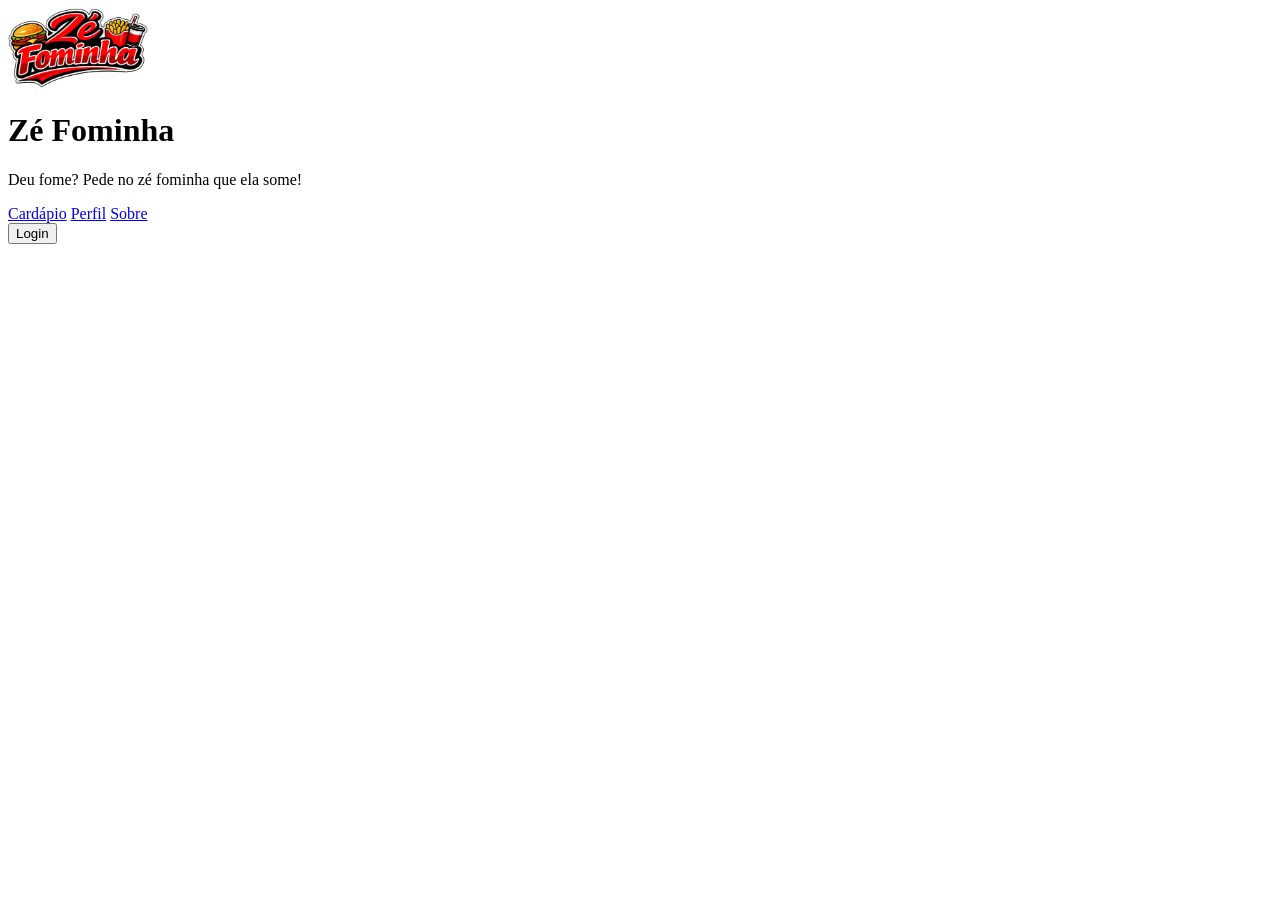
==== index.html @ bf5e273b "Add files via upload" ====
<!DOCTYPE html>
<html lang="pt-BR">
<head>
    <meta charset="UTF-8">
    <meta name="viewport" content="width=device-width, initial-scale=1.0">
    <title>Zé Fominha</title>
    <link rel="stylesheet" href="style.css">
</head>
<body>
    <header class="header">

        <div class="header-container">

            <a href="index.html">

                <img src="./assets/zefominha.png" alt="Imagem do Zé Fominha" width="140px">

            </a>

            <h1>Zé Fominha</h1>
            <p>Deu fome? Pede no zé fominha que ela some!</p>

            <nav class="nav-base">

                <a href="./cardapio.html" class="nav-link" active>Cardápio</a>
                <a href="./perfil.html" class="nav-link">Perfil</a>
                <a href="./sobre.html" class="nav-link">Sobre</a>

            </nav>
            
            <button onclick="window.location.href='login.html'">Login</button>


        </div>

    </header>
</body>
</html>
---- style.css ----
.nav-link.active {
    color: #ff0000;
    font-weight: bold;
    background-color: #b8b779;
}
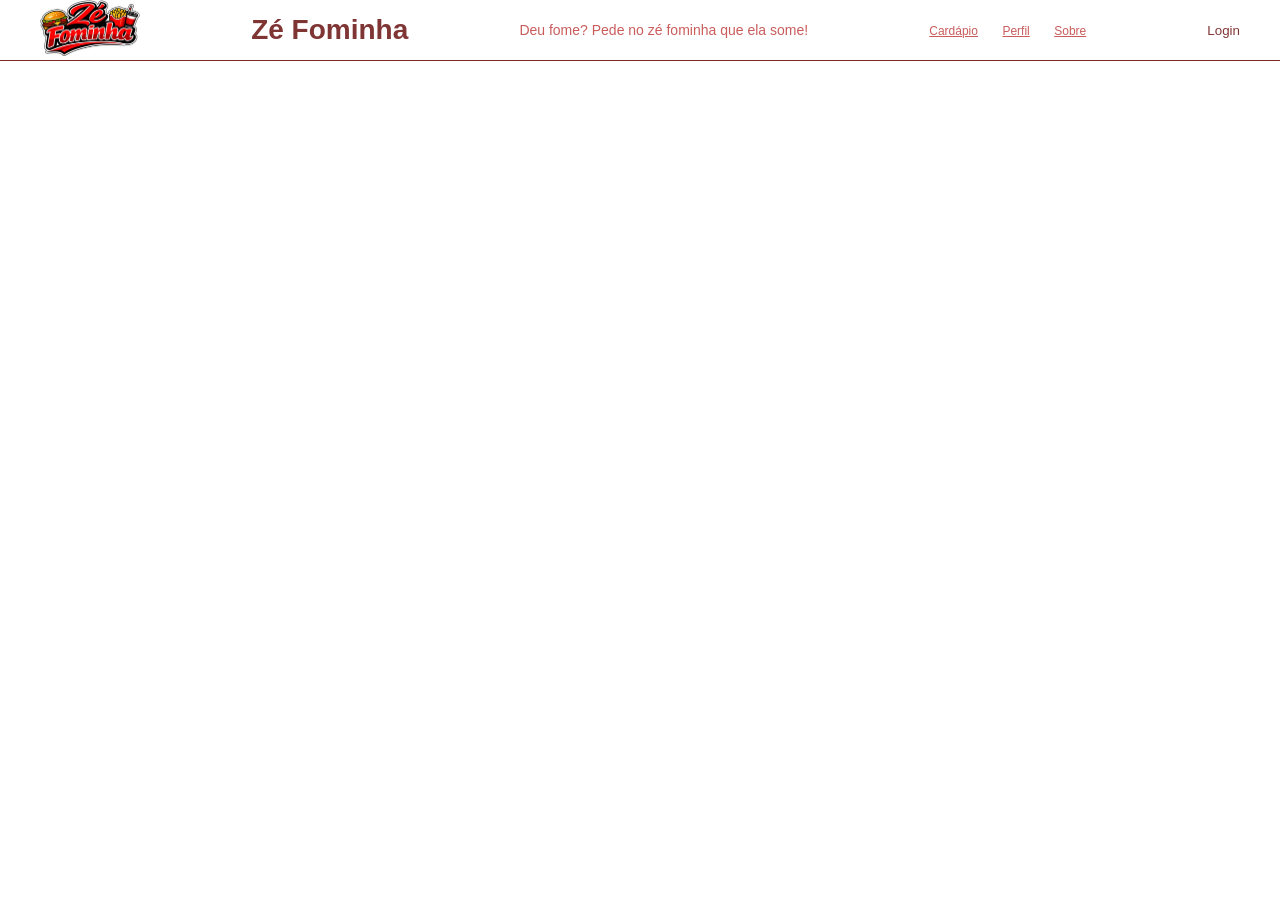
==== commit 827c2e1e: "Alterei o css do projeto" ====
--- a/index.html
+++ b/index.html
@@ -11,14 +11,14 @@
 
         <div class="header-container">
 
-            <a href="index.html">
+            <a href="index.html" class="logo">
 
                 <img src="./assets/zefominha.png" alt="Imagem do Zé Fominha" width="140px">
 
             </a>
 
-            <h1>Zé Fominha</h1>
-            <p>Deu fome? Pede no zé fominha que ela some!</p>
+            <h1 class="logo-title">Zé Fominha</h1>
+            <p class="logo-subtitle">Deu fome? Pede no zé fominha que ela some!</p>
 
             <nav class="nav-base">
 
@@ -28,7 +28,7 @@
 
             </nav>
             
-            <button onclick="window.location.href='login.html'">Login</button>
+            <button onclick="window.location.href='login.html'" class="button">Login</button>
 
 
         </div>
--- a/style.css
+++ b/style.css
@@ -1,5 +1,81 @@
-.nav-link.active {
-    color: #ff0000;
-    font-weight: bold;
-    background-color: #b8b779;
+:root {
+    --color-primary: #e2dec5;
+    --color-primary-dark: #42413b;
+    --color-text: rgb(128, 53, 53);
+    --color-text-light: #ca5c5c;
+    --color-border: rgb(128, 40, 40);
+    --font-main: 'Inter', sans-serif;
+
+}
+
+* {
+    margin: 0%;
+    padding: 0%;
+    box-sizing: border-box;
+}
+
+body {
+    font-family: var(--font-main);
+}
+
+.header {
+    width: 100%;
+    background-color: var(--color-bg);
+    border-bottom: 1px solid var(--color-border); /* Borda inferior */
+    position: sticky; /* header "gruda" no topo ao rola a página */
+    top: 0;
+    z-index: 100; /*garante que fique acima dos outros elementos */
+    
+
+}
+
+.header-container {
+    max-width: 1200px; /* Largura máxima do conteúdo */
+    margin: 0 auto; /* Centraliza na página */
+    display: flex; /* Organiza os elementos lado a lado */
+    align-items: center; /*Centraliza verticalmente*/
+    justify-content: space-between; /* Logo, menu e botões ficam nas pontas */
+    gap: 20px; /*Espçamento entre as coisas */
+}
+
+/* LOGO */
+
+.logo img {
+    width: 100px;
+    object-fit: contain; /*Mantém a proporção da imagem */ 
+}
+
+.button {
+    display: flex;
+    flex-direction: column; /* Título em cima, subtítulo embaixo*/
+    color: var(--color-text);
+    background-color: var(--color-);
+    border: var(--color-border);
+}
+
+.logo-title {
+    font-size: 28px;
+    font-weight: 700; /*Negrito*/
+    color: var(--color-text);
+}
+
+.logo-subtitle {
+    font-size: 14px;
+    font-weight: 400;
+    color: var(--color-text-light);
+}
+
+.nav-link {
+    padding: 10px;
+    font-size: 12px;
+    font-weight: 400;
+    color: var(--color-text-light);
+
+}
+
+.input-field {
+    font-size: 12px;
+    font-family: var(--font-main);
+    border-radius: 3px;
+    border-color: var(--color-primary-dark);
 }
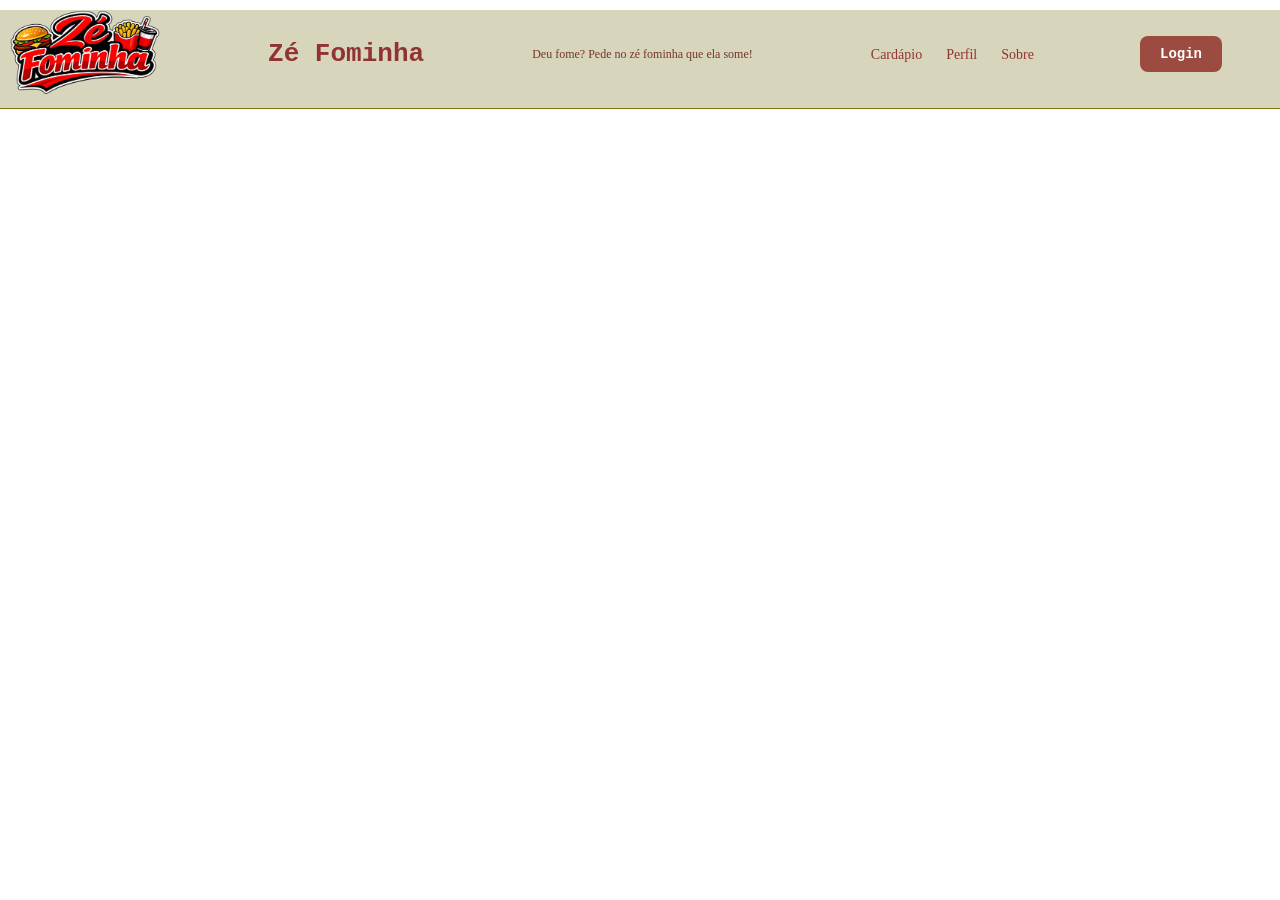
==== commit 9f7a1ece: "Terminei o css do cabeçalho" ====
--- a/index.html
+++ b/index.html
@@ -13,7 +13,7 @@
 
             <a href="index.html" class="logo">
 
-                <img src="./assets/zefominha.png" alt="Imagem do Zé Fominha" width="140px">
+                <img src="./assets/zefominha.png" alt="Imagem do Zé Fominha" class="logo-img">
 
             </a>
 
--- a/style.css
+++ b/style.css
@@ -1,21 +1,26 @@
+/* Variáveis Globais  (cores e fontes reutilizadas no CSS) */
+
 :root {
-    --color-primary: #e2dec5;
-    --color-primary-dark: #42413b;
-    --color-text: rgb(128, 53, 53);
-    --color-text-light: #ca5c5c;
-    --color-border: rgb(128, 40, 40);
-    --font-main: 'Inter', sans-serif;
-
+    --color-primary: #9b4b40; /* Cor principal */
+    --color-primary-dark: #72362e; /* versão escura da página */
+    --color-text: #923333; /* Cor do texto principal */
+    --color-text-light: #ff0000; /* cor do texto secundária */
+    --color-border: #86740e; /* Cor principal da borda */
+    --color-bg: #d8d5bd; /* Cor principal do fundo */
+    --font-main: 'Lucida Console', "Courier New", monospace; /* Fonte de texto principal */
 }
 
+/* Reset básico: remove espaçamentos padrão do navegador */
+
 * {
-    margin: 0%;
-    padding: 0%;
-    box-sizing: border-box;
+    margin: 0; /* Espaçamento externo */
+    padding: 0; /* Espaçamento interno */
+    box-sizing: border-box; /* padding e border não aumentam o tamanho do elemento */
 }
 
 body {
-    font-family: var(--font-main);
+    font-family: var[--font-main]; /* Tipo da fonte */
+
 }
 
 .header {
@@ -31,7 +36,7 @@
 
 .header-container {
     max-width: 1200px; /* Largura máxima do conteúdo */
-    margin: 0 auto; /* Centraliza na página */
+    margin: 10px; /* Centraliza na página */
     display: flex; /* Organiza os elementos lado a lado */
     align-items: center; /*Centraliza verticalmente*/
     justify-content: space-between; /* Logo, menu e botões ficam nas pontas */
@@ -40,42 +45,101 @@
 
 /* LOGO */
 
-.logo img {
-    width: 100px;
+.logo-img {
+    width: 150px;
     object-fit: contain; /*Mantém a proporção da imagem */ 
 }
 
-.button {
+.logo-text {
     display: flex;
     flex-direction: column; /* Título em cima, subtítulo embaixo*/
-    color: var(--color-text);
-    background-color: var(--color-);
-    border: var(--color-border);
 }
 
 .logo-title {
-    font-size: 28px;
+    font-size: 26px;
     font-weight: 700; /*Negrito*/
     color: var(--color-text);
+    font-family: var(--font-main);
 }
 
 .logo-subtitle {
+    font-size: 12px;
+    font-weight: 400;
+    color: var(--color-primary-dark);
+}
+
+.main-nav {
+    display: flex;
+    align-items: center; /* Centraliza os itens verticalmente */
+    gap: 36px; /* Espaço entre os itens */
+}
+
+.nav-link {
+    text-decoration: none; /* Remove a decoração padrão que vem no texto */
     font-size: 14px;
-    font-weight: 400;
+    font-weight: 500;
+    color: var(--color-text);
+    transition: color 0.2s ease; /* Muda a cor suavemente */
+    margin: 10px;
+}
+
+.nav-link:hover {
     color: var(--color-text-light);
 }
 
-.nav-link {
-    padding: 10px;
-    font-size: 12px;
-    font-weight: 400;
-    color: var(--color-text-light);
+.nav-link.active {
+    color: var(--color-primary); /* Destaca o link da página atual */
+    font-weight: 600;
+}
+
+.header-actions {
+    display: flex;
+    align-items: center;
+    gap: 16px;
 
 }
 
+.button {
+    position: relative; /* Serve para posicionar o icone da lupa */
+    display: flex;
+    align-items: center;
+    
+}
+
 .input-field {
-    font-size: 12px;
     font-family: var(--font-main);
-    border-radius: 3px;
-    border-color: var(--color-primary-dark);
+    width: 220px;
+    padding: 10px 40px 10px 16px; /* Espaço extra a direita para caber o icone de pesquisa */
+    border: 1px solid var(--color-border);
+    border-radius: 8px;
+    font-size: 14px;
+    outline: none;  /* Remove a borda azul padrão do navegador */
+
+}
+
+.input-field input:focus {
+    border-color: rgb(80, 104, 170);
+}
+
+.input-field input::placeholder {
+    color: var(--color-text-light);
+}
+
+.button {
+    font-family: var(--font-main);
+    background-color: var(--color-primary);
+    color: #fff;
+    border: none;
+    padding: 10px 20px;
+    border-radius: 8px;
+    font-size: 14px;
+    font-weight: 600;
+    cursor: pointer; /* Mostra que é clicável*/
+    white-space: nowrap; /* Impede o texto do botão de quebrar linha */
+    margin: -12px;
+
+}
+
+.button:hover {
+    background-color: var(--color-primary-dark);
 }
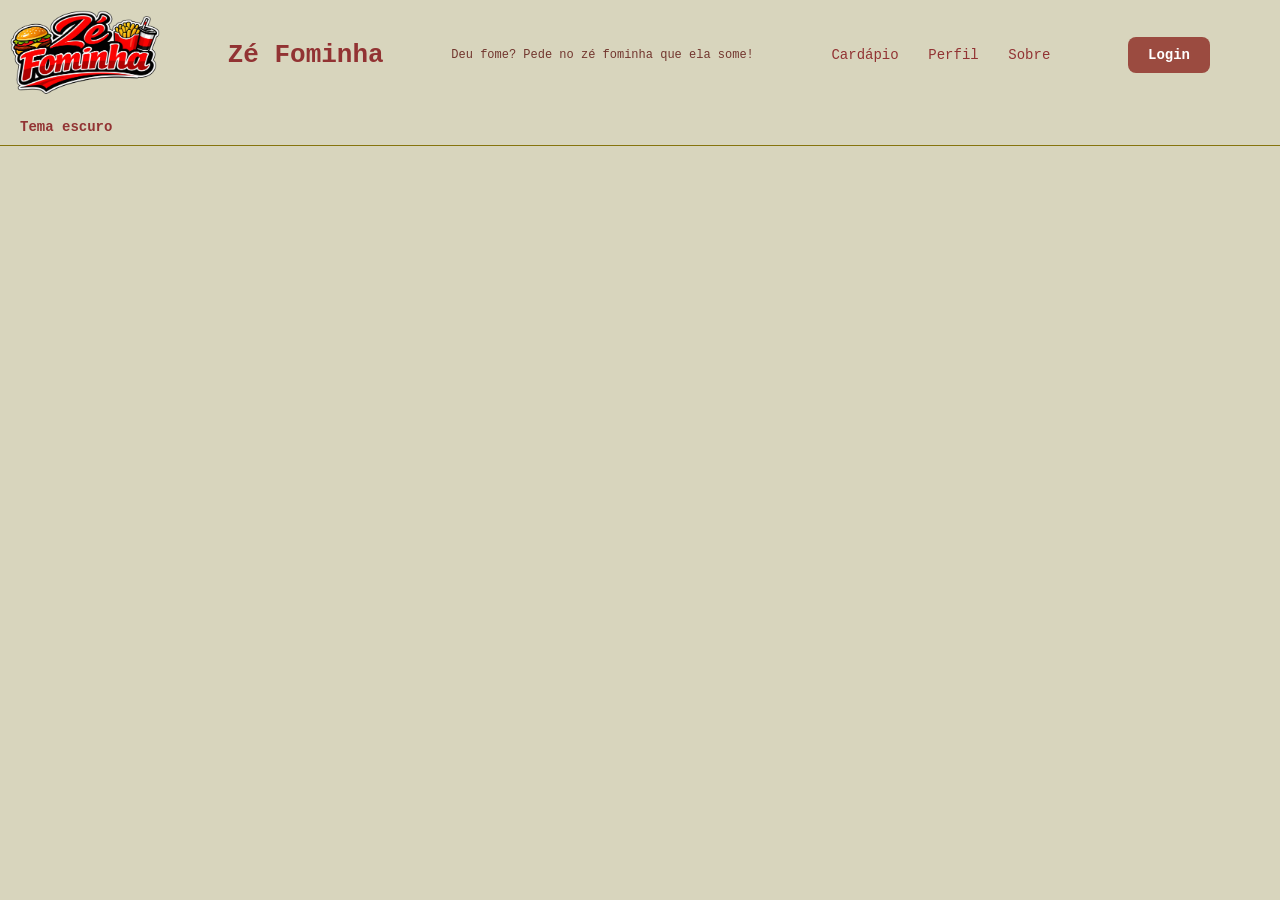
==== commit 505c8ed0: "Coloquei o JS e melhorei-o com CSS" ====
--- a/index.html
+++ b/index.html
@@ -30,9 +30,23 @@
             
             <button onclick="window.location.href='login.html'" class="button">Login</button>
 
-
+            <button class="hamburguer" id="btn-menu">☰ Menu</button>
         </div>
 
+        
+        <div class="header-actions">
+
+            <!-- Seus outros botões e campo de pesquisa -->
+
+            <button id="btn-tema" class="button" type="button">
+                 Tema escuro
+            </button>
+            
+        </div>
+
+
     </header>
+
+    <script src="js/script.js"></script>
 </body>
 </html>
--- a/style.css
+++ b/style.css
@@ -1,63 +1,82 @@
-/* Variáveis Globais  (cores e fontes reutilizadas no CSS) */
+
+/* Variáveis Globais (cores e fontes reutilizadas no CSS) */
 
 :root {
-    --color-primary: #9b4b40; /* Cor principal */
-    --color-primary-dark: #72362e; /* versão escura da página */
-    --color-text: #923333; /* Cor do texto principal */
-    --color-text-light: #ff0000; /* cor do texto secundária */
-    --color-border: #86740e; /* Cor principal da borda */
-    --color-bg: #d8d5bd; /* Cor principal do fundo */
-    --font-main: 'Lucida Console', "Courier New", monospace; /* Fonte de texto principal */
-}
-
-/* Reset básico: remove espaçamentos padrão do navegador */
+    --color-primary: #9b4b40;
+    --color-primary-dark: #72362e;
+    --color-text: #923333;
+    --color-text-light: #ff0000;
+    --color-border: #86740e;
+    --color-bg: #d8d5bd;
+    --font-main: 'Lucida Console', "Courier New", monospace;
+}
+
+/* Reset básico */
 
 * {
-    margin: 0; /* Espaçamento externo */
-    padding: 0; /* Espaçamento interno */
-    box-sizing: border-box; /* padding e border não aumentam o tamanho do elemento */
-}
+    margin: 0;
+    padding: 0;
+    box-sizing: border-box;
+}
+
+/* Corpo da página */
 
 body {
-    font-family: var[--font-main]; /* Tipo da fonte */
-
-}
+    font-family: var(--font-main);
+    background-color: var(--color-bg);
+    color: var(--color-text);
+    transition: background-color 0.3s ease, color 0.3s ease;
+}
+
+/* TEMA ESCURO */
+
+body.escuro {
+    --color-primary: #72362e;
+    --color-primary-dark: #4a241f;
+    --color-text: #f2e8df;
+    --color-text-light: #ff9999;
+    --color-border: #665c35;
+    --color-bg: #222222;
+
+    background-color: var(--color-bg);
+    color: var(--color-text);
+}
+
+/* Cabeçalho */
 
 .header {
     width: 100%;
     background-color: var(--color-bg);
-    border-bottom: 1px solid var(--color-border); /* Borda inferior */
-    position: sticky; /* header "gruda" no topo ao rola a página */
+    border-bottom: 1px solid var(--color-border);
+    position: sticky;
     top: 0;
-    z-index: 100; /*garante que fique acima dos outros elementos */
-    
-
+    z-index: 100;
 }
 
 .header-container {
-    max-width: 1200px; /* Largura máxima do conteúdo */
-    margin: 10px; /* Centraliza na página */
-    display: flex; /* Organiza os elementos lado a lado */
-    align-items: center; /*Centraliza verticalmente*/
-    justify-content: space-between; /* Logo, menu e botões ficam nas pontas */
-    gap: 20px; /*Espçamento entre as coisas */
+    max-width: 1200px;
+    margin: 10px;
+    display: flex;
+    align-items: center;
+    justify-content: space-between;
+    gap: 20px;
 }
 
 /* LOGO */
 
 .logo-img {
     width: 150px;
-    object-fit: contain; /*Mantém a proporção da imagem */ 
+    object-fit: contain;
 }
 
 .logo-text {
     display: flex;
-    flex-direction: column; /* Título em cima, subtítulo embaixo*/
+    flex-direction: column;
 }
 
 .logo-title {
     font-size: 26px;
-    font-weight: 700; /*Negrito*/
+    font-weight: 700;
     color: var(--color-text);
     font-family: var(--font-main);
 }
@@ -68,18 +87,20 @@
     color: var(--color-primary-dark);
 }
 
+/* NAVEGAÇÃO */
+
 .main-nav {
     display: flex;
-    align-items: center; /* Centraliza os itens verticalmente */
-    gap: 36px; /* Espaço entre os itens */
+    align-items: center;
+    gap: 36px;
 }
 
 .nav-link {
-    text-decoration: none; /* Remove a decoração padrão que vem no texto */
+    text-decoration: none;
     font-size: 14px;
     font-weight: 500;
     color: var(--color-text);
-    transition: color 0.2s ease; /* Muda a cor suavemente */
+    transition: color 0.2s ease;
     margin: 10px;
 }
 
@@ -88,42 +109,47 @@
 }
 
 .nav-link.active {
-    color: var(--color-primary); /* Destaca o link da página atual */
+    color: var(--color-primary);
     font-weight: 600;
 }
 
+/* AÇÕES DO CABEÇALHO */
+
 .header-actions {
     display: flex;
     align-items: center;
     gap: 16px;
-
-}
+}
+
+/* Campo de pesquisa */
 
 .button {
-    position: relative; /* Serve para posicionar o icone da lupa */
-    display: flex;
-    align-items: center;
-    
+    position: relative;
+    display: flex;
+    align-items: center;
 }
 
 .input-field {
     font-family: var(--font-main);
     width: 220px;
-    padding: 10px 40px 10px 16px; /* Espaço extra a direita para caber o icone de pesquisa */
+    padding: 10px 40px 10px 16px;
     border: 1px solid var(--color-border);
     border-radius: 8px;
     font-size: 14px;
-    outline: none;  /* Remove a borda azul padrão do navegador */
-
-}
-
-.input-field input:focus {
+    outline: none;
+    background-color: var(--color-bg);
+    color: var(--color-text);
+}
+
+.input-field:focus {
     border-color: rgb(80, 104, 170);
 }
 
-.input-field input::placeholder {
+.input-field::placeholder {
     color: var(--color-text-light);
 }
+
+/* Botões */
 
 .button {
     font-family: var(--font-main);
@@ -134,12 +160,87 @@
     border-radius: 8px;
     font-size: 14px;
     font-weight: 600;
-    cursor: pointer; /* Mostra que é clicável*/
-    white-space: nowrap; /* Impede o texto do botão de quebrar linha */
-    margin: -12px;
-
+    cursor: pointer;
+    white-space: nowrap;
+    margin: 0;
+    transition: background-color 0.3s ease;
 }
 
 .button:hover {
     background-color: var(--color-primary-dark);
-}+}
+
+/* Botão do tema */
+
+#btn-tema {
+    display: flex;
+    align-items: center;
+    justify-content: center;
+    color: var(--color-text);
+    border: none;
+    background: none;
+}
+
+/* Menu hamburguer */
+
+.hamburguer {
+    display: none;
+    font-size: 24px;
+    background: none;
+    border: none;
+    cursor: pointer;
+    color: var(--color-text);
+}
+
+/* RESPONSIVIDADE */
+
+@media (max-width: 768px) {
+
+    .nav-base {
+        display: none;
+    }
+
+    .logo-title {
+        display: none;
+    }
+
+    .logo-subtitle {
+        display: none;
+    }
+
+    .nav-base.ativo {
+        display: flex;
+        flex-direction: column;
+        align-items: flex-start;
+        position: absolute;
+        top: 100%;
+        left: 0;
+        right: 0;
+        background-color: var(--color-bg);
+        border-bottom: 1px solid var(--color-border);
+        padding: 16px 24px;
+        gap: 16px;
+    }
+
+    .btn-primary {
+        display: none;
+    }
+
+    .hamburguer {
+        display: flex;
+    }
+
+    .button {
+        display: none;
+    }
+
+    /* Mantém o botão do tema visível no celular */
+    #btn-tema {
+        display: flex;
+        font-size: 12px;
+        padding: 8px 10px;
+        border: none;
+        background: none;
+        color: var(--color-text-light);
+    }
+}
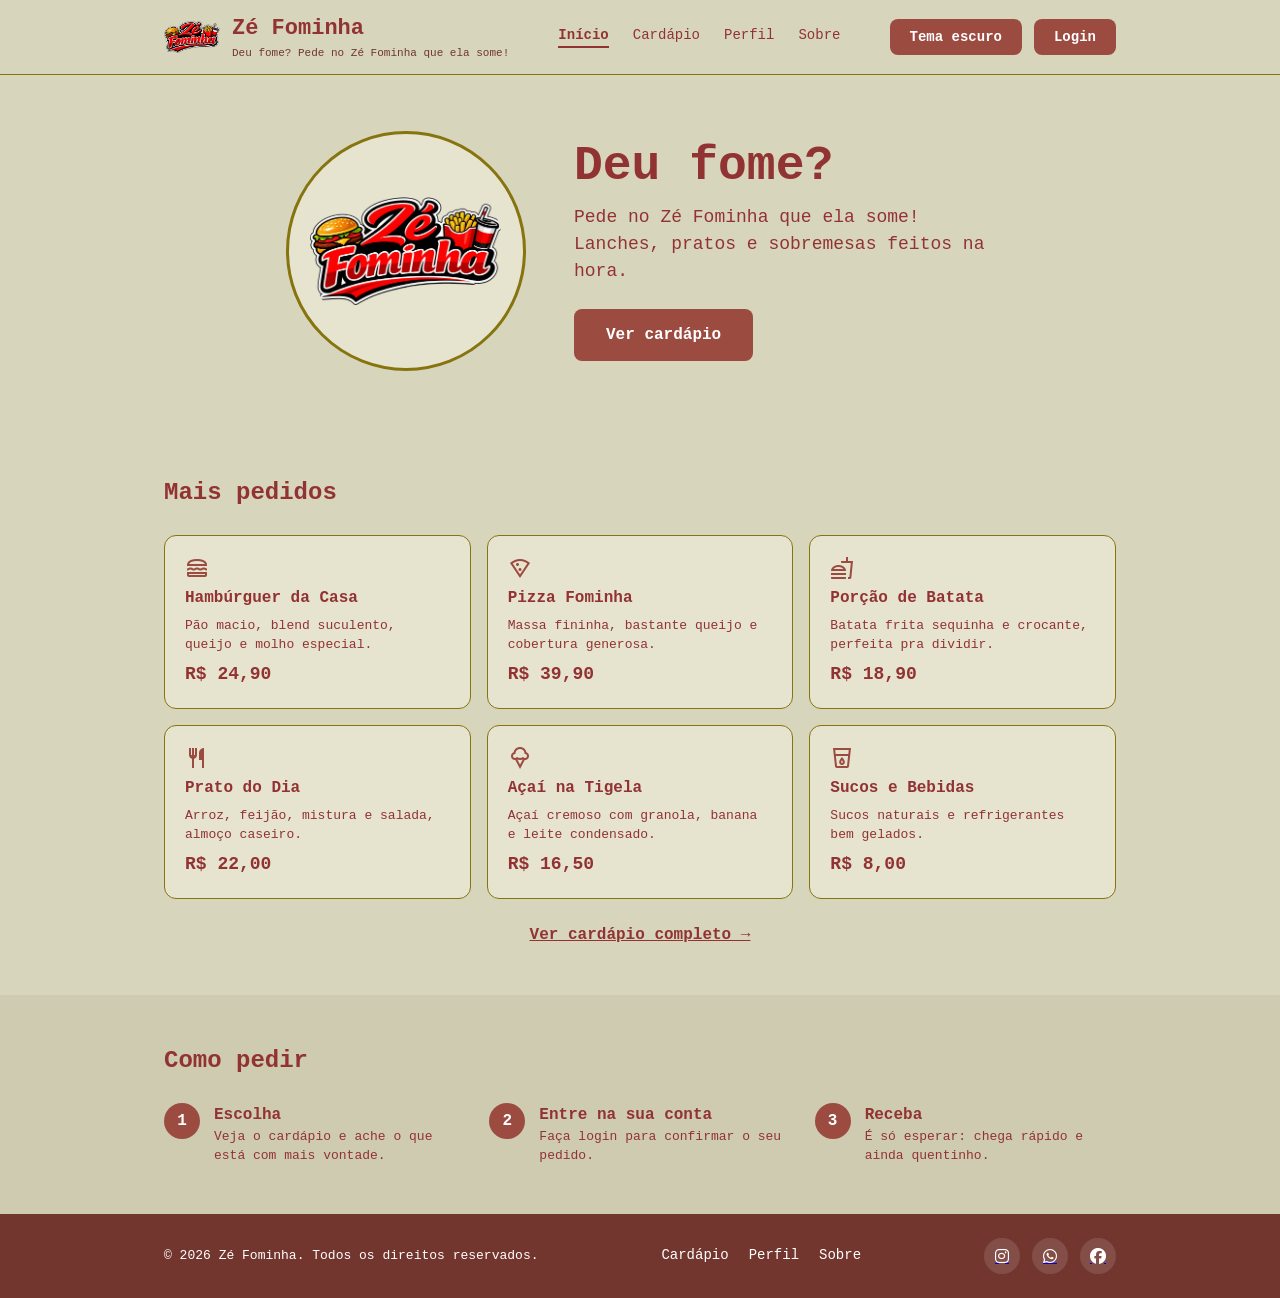
==== commit 03d0a0c1: "Modifiquei e melhorei o projeto!" ====
--- a/index.html
+++ b/index.html
@@ -4,49 +4,186 @@
     <meta charset="UTF-8">
     <meta name="viewport" content="width=device-width, initial-scale=1.0">
     <title>Zé Fominha</title>
+
     <link rel="stylesheet" href="style.css">
+
+    <!-- Ícones -->
+    <link href="https://fonts.googleapis.com/css2?family=Material+Symbols+Outlined:opsz,wght,FILL,GRAD@20..48,100..700,0..1,-50..200&display=block" rel="stylesheet">
+    <link rel="stylesheet" href="https://cdnjs.cloudflare.com/ajax/libs/font-awesome/6.5.1/css/all.min.css">
 </head>
 <body>
+
+    <!-- ---------------- HEADER ---------------- -->
     <header class="header">
-
         <div class="header-container">
 
             <a href="index.html" class="logo">
-
-                <img src="./assets/zefominha.png" alt="Imagem do Zé Fominha" class="logo-img">
-
+                <img src="./assets/zefominha.png" alt="Logo do Zé Fominha" class="logo-img">
+                <span class="logo-text">
+                    <span class="logo-title">Zé Fominha</span>
+                    <span class="logo-subtitle">Deu fome? Pede no Zé Fominha que ela some!</span>
+                </span>
             </a>
 
-            <h1 class="logo-title">Zé Fominha</h1>
-            <p class="logo-subtitle">Deu fome? Pede no zé fominha que ela some!</p>
-
             <nav class="nav-base">
-
-                <a href="./cardapio.html" class="nav-link" active>Cardápio</a>
+                <a href="./index.html" class="nav-link active">Início</a>
+                <a href="./cardapio.html" class="nav-link">Cardápio</a>
                 <a href="./perfil.html" class="nav-link">Perfil</a>
                 <a href="./sobre.html" class="nav-link">Sobre</a>
+                <!-- Aparece só no celular -->
+                <a href="./login.html" class="nav-link nav-login">Login</a>
+            </nav>
 
-            </nav>
-            
-            <button onclick="window.location.href='login.html'" class="button">Login</button>
+            <div class="header-actions">
+                <button id="btn-tema" class="button" type="button">Tema escuro</button>
+                <button onclick="window.location.href='login.html'" class="button" type="button">Login</button>
+                <button class="hamburguer" id="btn-menu" type="button" aria-label="Abrir menu">☰</button>
+            </div>
 
-            <button class="hamburguer" id="btn-menu">☰ Menu</button>
         </div>
-
-        
-        <div class="header-actions">
-
-            <!-- Seus outros botões e campo de pesquisa -->
-
-            <button id="btn-tema" class="button" type="button">
-                 Tema escuro
-            </button>
-            
-        </div>
+    </header>
 
 
-    </header>
+    <main>
 
+        <!-- ---------------- HERO ---------------- -->
+        <section class="hero">
+            <div class="container hero-container">
+
+                <img src="./assets/zefominha.png" alt="Mascote do Zé Fominha" class="hero-img">
+
+                <div class="hero-content">
+                    <h1 class="hero-title">Deu fome?</h1>
+                    <p class="hero-text">Pede no Zé Fominha que ela some! Lanches, pratos e sobremesas feitos na hora.</p>
+                    <a href="./cardapio.html" class="btn-main">Ver cardápio</a>
+                </div>
+
+            </div>
+        </section>
+
+
+        <!-- ---------------- PRATOS ---------------- -->
+        <section class="section">
+            <div class="container">
+                <h2 class="section-title">Mais pedidos</h2>
+
+                <!-- Os preços são exemplos: troque pelos valores reais -->
+                <div class="menu-grid">
+
+                    <article class="menu-card">
+                        <span class="material-symbols-outlined menu-icon" aria-hidden="true">lunch_dining</span>
+                        <h3>Hambúrguer da Casa</h3>
+                        <p>Pão macio, blend suculento, queijo e molho especial.</p>
+                        <strong class="price">R$ 24,90</strong>
+                    </article>
+
+                    <article class="menu-card">
+                        <span class="material-symbols-outlined menu-icon" aria-hidden="true">local_pizza</span>
+                        <h3>Pizza Fominha</h3>
+                        <p>Massa fininha, bastante queijo e cobertura generosa.</p>
+                        <strong class="price">R$ 39,90</strong>
+                    </article>
+
+                    <article class="menu-card">
+                        <span class="material-symbols-outlined menu-icon" aria-hidden="true">fastfood</span>
+                        <h3>Porção de Batata</h3>
+                        <p>Batata frita sequinha e crocante, perfeita pra dividir.</p>
+                        <strong class="price">R$ 18,90</strong>
+                    </article>
+
+                    <article class="menu-card">
+                        <span class="material-symbols-outlined menu-icon" aria-hidden="true">restaurant</span>
+                        <h3>Prato do Dia</h3>
+                        <p>Arroz, feijão, mistura e salada, almoço caseiro.</p>
+                        <strong class="price">R$ 22,00</strong>
+                    </article>
+
+                    <article class="menu-card">
+                        <span class="material-symbols-outlined menu-icon" aria-hidden="true">icecream</span>
+                        <h3>Açaí na Tigela</h3>
+                        <p>Açaí cremoso com granola, banana e leite condensado.</p>
+                        <strong class="price">R$ 16,50</strong>
+                    </article>
+
+                    <article class="menu-card">
+                        <span class="material-symbols-outlined menu-icon" aria-hidden="true">local_drink</span>
+                        <h3>Sucos e Bebidas</h3>
+                        <p>Sucos naturais e refrigerantes bem gelados.</p>
+                        <strong class="price">R$ 8,00</strong>
+                    </article>
+
+                </div>
+
+                <p class="see-all"><a href="./cardapio.html">Ver cardápio completo →</a></p>
+            </div>
+        </section>
+
+
+        <!-- ---------------- COMO PEDIR ---------------- -->
+        <section class="section section-soft">
+            <div class="container">
+                <h2 class="section-title">Como pedir</h2>
+
+                <ol class="steps">
+                    <li>
+                        <span class="step-number">1</span>
+                        <div>
+                            <h3>Escolha</h3>
+                            <p>Veja o cardápio e ache o que está com mais vontade.</p>
+                        </div>
+                    </li>
+                    <li>
+                        <span class="step-number">2</span>
+                        <div>
+                            <h3>Entre na sua conta</h3>
+                            <p>Faça login para confirmar o seu pedido.</p>
+                        </div>
+                    </li>
+                    <li>
+                        <span class="step-number">3</span>
+                        <div>
+                            <h3>Receba</h3>
+                            <p>É só esperar: chega rápido e ainda quentinho.</p>
+                        </div>
+                    </li>
+                </ol>
+            </div>
+        </section>
+    </main>
+
+
+    <!-- ---------------- FOOTER ---------------- -->
+    <footer class="footer">
+        <div class="container footer-container">
+
+            <p class="footer-copy">
+                &copy; <span id="ano"></span> Zé Fominha. Todos os direitos reservados.
+            </p>
+
+            <nav class="footer-links">
+                <a href="./cardapio.html">Cardápio</a>
+                <a href="./perfil.html">Perfil</a>
+                <a href="./sobre.html">Sobre</a>
+            </nav>
+
+            <div class="social-links">
+                <a href="https://instagram.com" target="_blank" aria-label="Instagram">
+                    <i class="fa-brands fa-instagram" aria-hidden="true"></i>
+                </a>
+                <a href="https://wa.me/" target="_blank" aria-label="WhatsApp">
+                    <i class="fa-brands fa-whatsapp" aria-hidden="true"></i>
+                </a>
+                <a href="https://facebook.com" target="_blank" aria-label="Facebook">
+                    <i class="fa-brands fa-facebook" aria-hidden="true"></i>
+                </a>
+            </div>
+
+        </div>
+    </footer>
+
+    <!-- script.js: tema escuro e menu hambúrguer (o seu) -->
     <script src="js/script.js"></script>
+    <!-- home.js: só preenche o ano do rodapé -->
+    <script src="js/home.js"></script>
 </body>
 </html>
--- a/style.css
+++ b/style.css
@@ -1,5 +1,4 @@
-
-/* Variáveis Globais (cores e fontes reutilizadas no CSS) */
+/* ===== Variáveis (cores e fonte) ===== */
 
 :root {
     --color-primary: #9b4b40;
@@ -8,10 +7,13 @@
     --color-text-light: #ff0000;
     --color-border: #86740e;
     --color-bg: #d8d5bd;
+    --color-bg-soft: #cfcbb0;   /* fundo das seções alternadas */
+    --color-card: #e6e3cf;      /* fundo dos cards */
+    --color-footer: #72362e;
     --font-main: 'Lucida Console', "Courier New", monospace;
 }
 
-/* Reset básico */
+/* ===== Base ===== */
 
 * {
     margin: 0;
@@ -19,33 +21,41 @@
     box-sizing: border-box;
 }
 
-/* Corpo da página */
+html {
+    scroll-behavior: smooth;
+}
 
 body {
     font-family: var(--font-main);
     background-color: var(--color-bg);
     color: var(--color-text);
+    line-height: 1.5;
     transition: background-color 0.3s ease, color 0.3s ease;
 }
 
-/* TEMA ESCURO */
-
-body.escuro {
-    --color-primary: #72362e;
-    --color-primary-dark: #4a241f;
-    --color-text: #f2e8df;
-    --color-text-light: #ff9999;
-    --color-border: #665c35;
-    --color-bg: #222222;
-
-    background-color: var(--color-bg);
-    color: var(--color-text);
-}
-
-/* Cabeçalho */
+.container {
+    max-width: 1000px;
+    margin: 0 auto;
+    padding: 0 24px;
+}
+
+.section {
+    padding: 48px 0;
+}
+
+.section-soft {
+    background-color: var(--color-bg-soft);
+}
+
+.section-title {
+    font-size: 24px;
+    margin-bottom: 24px;
+}
+
+
+/* ===== Header ===== */
 
 .header {
-    width: 100%;
     background-color: var(--color-bg);
     border-bottom: 1px solid var(--color-border);
     position: sticky;
@@ -54,18 +64,24 @@
 }
 
 .header-container {
-    max-width: 1200px;
-    margin: 10px;
+    max-width: 1000px;
+    margin: 0 auto;
+    padding: 12px 24px;
     display: flex;
     align-items: center;
     justify-content: space-between;
     gap: 20px;
 }
 
-/* LOGO */
+.logo {
+    display: flex;
+    align-items: center;
+    gap: 12px;
+    text-decoration: none;
+}
 
 .logo-img {
-    width: 150px;
+    width: 56px;
     object-fit: contain;
 }
 
@@ -75,24 +91,19 @@
 }
 
 .logo-title {
-    font-size: 26px;
+    font-size: 22px;
     font-weight: 700;
     color: var(--color-text);
-    font-family: var(--font-main);
 }
 
 .logo-subtitle {
-    font-size: 12px;
-    font-weight: 400;
+    font-size: 11px;
     color: var(--color-primary-dark);
 }
 
-/* NAVEGAÇÃO */
-
-.main-nav {
-    display: flex;
-    align-items: center;
-    gap: 36px;
+.nav-base {
+    display: flex;
+    gap: 24px;
 }
 
 .nav-link {
@@ -100,8 +111,6 @@
     font-size: 14px;
     font-weight: 500;
     color: var(--color-text);
-    transition: color 0.2s ease;
-    margin: 10px;
 }
 
 .nav-link:hover {
@@ -109,47 +118,20 @@
 }
 
 .nav-link.active {
-    color: var(--color-primary);
-    font-weight: 600;
-}
-
-/* AÇÕES DO CABEÇALHO */
+    font-weight: 700;
+    border-bottom: 2px solid var(--color-text);
+}
+
+/* Link de login do menu: só aparece no celular */
+.nav-login {
+    display: none;
+}
 
 .header-actions {
     display: flex;
     align-items: center;
-    gap: 16px;
-}
-
-/* Campo de pesquisa */
-
-.button {
-    position: relative;
-    display: flex;
-    align-items: center;
-}
-
-.input-field {
-    font-family: var(--font-main);
-    width: 220px;
-    padding: 10px 40px 10px 16px;
-    border: 1px solid var(--color-border);
-    border-radius: 8px;
-    font-size: 14px;
-    outline: none;
-    background-color: var(--color-bg);
-    color: var(--color-text);
-}
-
-.input-field:focus {
-    border-color: rgb(80, 104, 170);
-}
-
-.input-field::placeholder {
-    color: var(--color-text-light);
-}
-
-/* Botões */
+    gap: 12px;
+}
 
 .button {
     font-family: var(--font-main);
@@ -162,26 +144,28 @@
     font-weight: 600;
     cursor: pointer;
     white-space: nowrap;
-    margin: 0;
-    transition: background-color 0.3s ease;
 }
 
 .button:hover {
     background-color: var(--color-primary-dark);
 }
 
-/* Botão do tema */
-
-#btn-tema {
-    display: flex;
-    align-items: center;
-    justify-content: center;
-    color: var(--color-text);
-    border: none;
-    background: none;
-}
-
-/* Menu hamburguer */
+/* Campos de formulário (usados no login) */
+.input-field {
+    font-family: var(--font-main);
+    width: 220px;
+    padding: 10px 16px;
+    border: 1px solid var(--color-border);
+    border-radius: 8px;
+    font-size: 14px;
+    outline: none;
+    background-color: var(--color-bg);
+    color: var(--color-text);
+}
+
+.input-field::placeholder {
+    color: var(--color-text-light);
+}
 
 .hamburguer {
     display: none;
@@ -192,26 +176,219 @@
     color: var(--color-text);
 }
 
-/* RESPONSIVIDADE */
+
+/* ===== Hero ===== */
+
+.hero {
+    padding: 56px 0;
+}
+
+.hero-container {
+    display: flex;
+    align-items: center;
+    justify-content: center;
+    gap: 48px;
+}
+
+.hero-img {
+    width: 240px;
+    height: 240px;
+    object-fit: contain;
+    padding: 20px;
+    border-radius: 50%;
+    background-color: var(--color-card);
+    border: 3px solid var(--color-border);
+}
+
+.hero-title {
+    font-size: 48px;
+    line-height: 1.1;
+    margin-bottom: 12px;
+}
+
+.hero-text {
+    font-size: 18px;
+    max-width: 420px;
+    margin-bottom: 24px;
+}
+
+.btn-main {
+    display: inline-block;
+    background-color: var(--color-primary);
+    color: #fff;
+    text-decoration: none;
+    font-size: 16px;
+    font-weight: 700;
+    padding: 14px 32px;
+    border-radius: 8px;
+}
+
+.btn-main:hover {
+    background-color: var(--color-primary-dark);
+}
+
+
+/* ===== Pratos ===== */
+
+.menu-grid {
+    display: grid;
+    grid-template-columns: repeat(3, 1fr);
+    gap: 16px;
+}
+
+.menu-card {
+    background-color: var(--color-card);
+    border: 1px solid var(--color-border);
+    border-radius: 12px;
+    padding: 20px;
+    display: flex;
+    flex-direction: column;
+    gap: 6px;
+}
+
+.menu-icon {
+    font-size: 32px;
+    color: var(--color-primary);
+    font-variation-settings: 'FILL' 0, 'wght' 400, 'GRAD' 0, 'opsz' 24;
+}
+
+.menu-card h3 {
+    font-size: 16px;
+}
+
+.menu-card p {
+    font-size: 13px;
+    flex-grow: 1;
+}
+
+.price {
+    font-size: 18px;
+}
+
+.see-all {
+    margin-top: 24px;
+    text-align: center;
+}
+
+.see-all a {
+    color: var(--color-text);
+    font-weight: 700;
+}
+
+
+/* ===== Como pedir ===== */
+
+.steps {
+    list-style: none;
+    display: grid;
+    grid-template-columns: repeat(3, 1fr);
+    gap: 24px;
+}
+
+.steps li {
+    display: flex;
+    gap: 14px;
+    align-items: flex-start;
+}
+
+.step-number {
+    flex-shrink: 0;
+    width: 36px;
+    height: 36px;
+    border-radius: 50%;
+    background-color: var(--color-primary);
+    color: #fff;
+    font-weight: 700;
+    display: flex;
+    align-items: center;
+    justify-content: center;
+}
+
+.steps h3 {
+    font-size: 16px;
+}
+
+.steps p {
+    font-size: 13px;
+}
+
+
+/* ===== Footer ===== */
+
+.footer {
+    background-color: var(--color-footer);
+    color: #fff;
+    padding: 24px 0;
+}
+
+.footer-container {
+    display: flex;
+    align-items: center;
+    justify-content: space-between;
+    gap: 16px;
+    flex-wrap: wrap;
+}
+
+.footer-copy {
+    font-size: 13px;
+}
+
+.footer-links {
+    display: flex;
+    gap: 20px;
+}
+
+.footer-links a {
+    color: #fff;
+    font-size: 14px;
+    text-decoration: none;
+}
+
+.footer-links a:hover {
+    text-decoration: underline;
+}
+
+.social-links {
+    display: flex;
+    gap: 12px;
+}
+
+.social-links a {
+    width: 36px;
+    height: 36px;
+    border-radius: 50%;
+    background-color: rgba(255, 255, 255, 0.12);
+    display: flex;
+    align-items: center;
+    justify-content: center;
+}
+
+.social-links a:hover {
+    background-color: rgba(255, 255, 255, 0.25);
+}
+
+.social-links i {
+    color: #fff;
+    font-size: 16px;
+}
+
+
+/* ===== Celular ===== */
 
 @media (max-width: 768px) {
 
+    .logo-subtitle {
+        display: none;
+    }
+
+    /* Menu vira uma gaveta (o script.js liga/desliga .ativo) */
     .nav-base {
-        display: none;
-    }
-
-    .logo-title {
-        display: none;
-    }
-
-    .logo-subtitle {
         display: none;
     }
 
     .nav-base.ativo {
         display: flex;
         flex-direction: column;
-        align-items: flex-start;
         position: absolute;
         top: 100%;
         left: 0;
@@ -222,25 +399,50 @@
         gap: 16px;
     }
 
-    .btn-primary {
-        display: none;
+    .nav-login {
+        display: block;
     }
 
     .hamburguer {
         display: flex;
     }
 
+    /* Esconde o botão Login do header, mantém o do tema */
     .button {
         display: none;
     }
 
-    /* Mantém o botão do tema visível no celular */
     #btn-tema {
         display: flex;
         font-size: 12px;
         padding: 8px 10px;
-        border: none;
-        background: none;
-        color: var(--color-text-light);
-    }
-}
+    }
+
+    .hero-container {
+        flex-direction: column;
+        text-align: center;
+        gap: 24px;
+    }
+
+    .hero-img {
+        width: 180px;
+        height: 180px;
+    }
+
+    .hero-title {
+        font-size: 36px;
+    }
+
+    .menu-grid {
+        grid-template-columns: 1fr;
+    }
+
+    .steps {
+        grid-template-columns: 1fr;
+    }
+
+    .footer-container {
+        flex-direction: column;
+        text-align: center;
+    }
+}
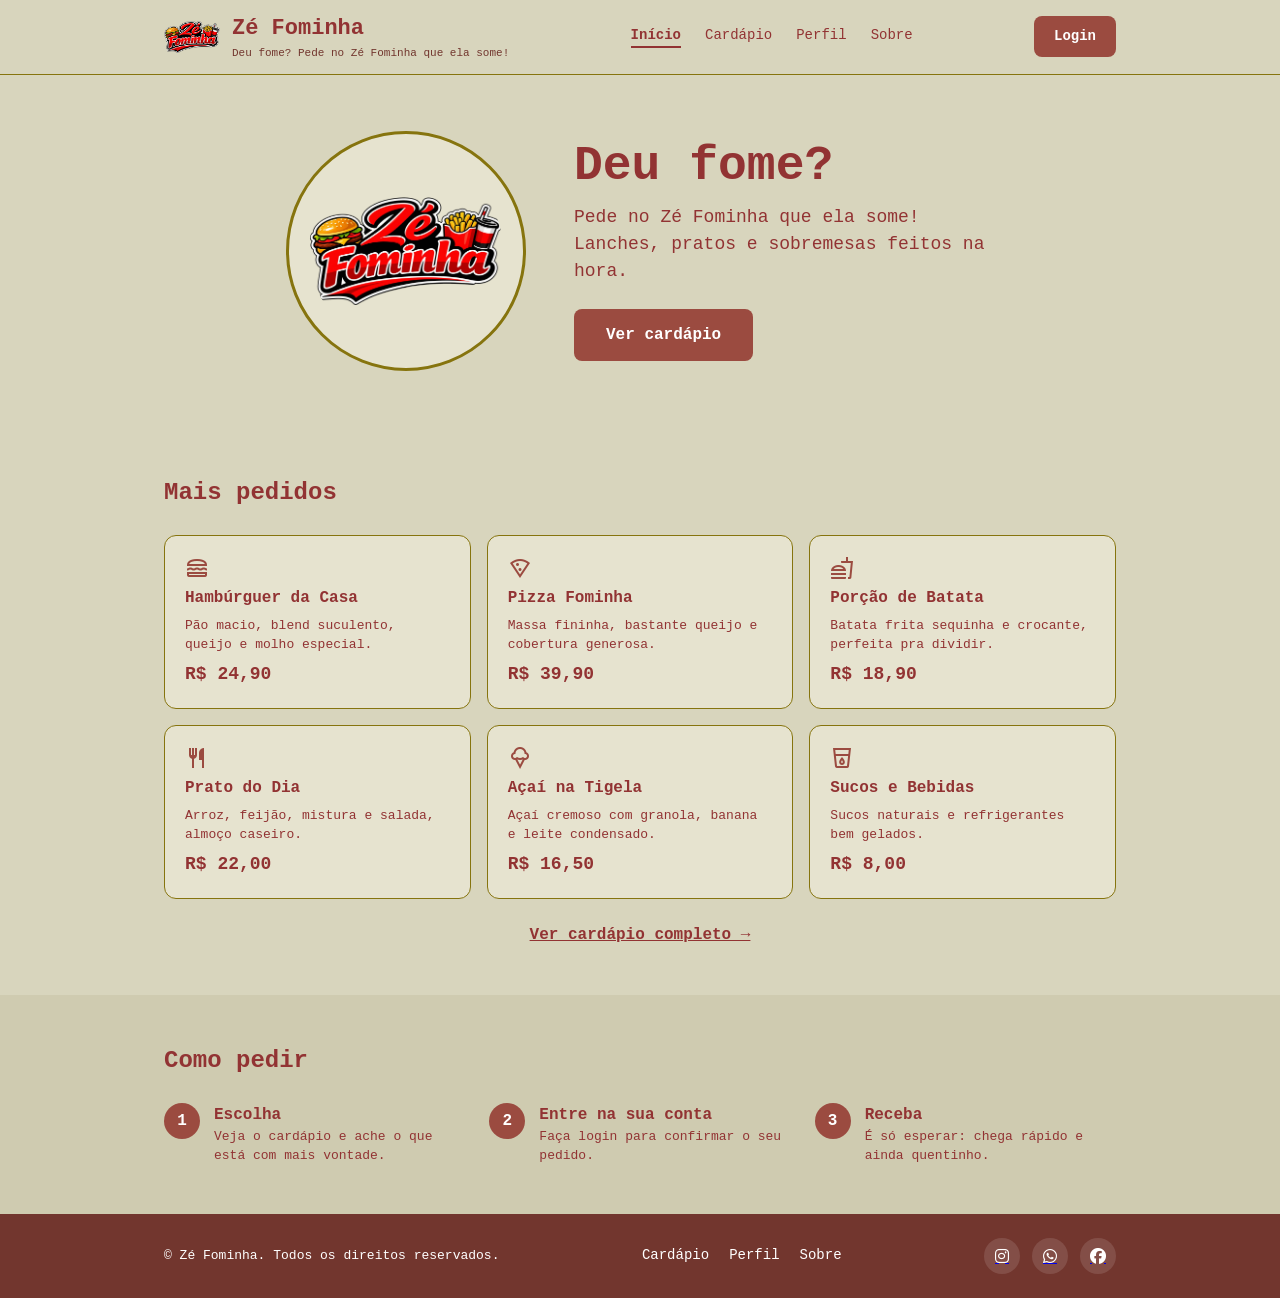
==== commit 31a7fcc2: "Arrumei as outras páginas!" ====
--- a/index.html
+++ b/index.html
@@ -35,8 +35,7 @@
             </nav>
 
             <div class="header-actions">
-                <button id="btn-tema" class="button" type="button">Tema escuro</button>
-                <button onclick="window.location.href='login.html'" class="button" type="button">Login</button>
+                <a href="./login.html" class="header-login">Login</a>
                 <button class="hamburguer" id="btn-menu" type="button" aria-label="Abrir menu">☰</button>
             </div>
 
@@ -151,7 +150,6 @@
         </section>
     </main>
 
-
     <!-- ---------------- FOOTER ---------------- -->
     <footer class="footer">
         <div class="container footer-container">
@@ -181,9 +179,6 @@
         </div>
     </footer>
 
-    <!-- script.js: tema escuro e menu hambúrguer (o seu) -->
-    <script src="js/script.js"></script>
-    <!-- home.js: só preenche o ano do rodapé -->
-    <script src="js/home.js"></script>
+    <script src="js/main.js"></script>
 </body>
 </html>
--- a/style.css
+++ b/style.css
@@ -13,6 +13,7 @@
     --font-main: 'Lucida Console', "Courier New", monospace;
 }
 
+
 /* ===== Base ===== */
 
 * {
@@ -133,7 +134,9 @@
     gap: 12px;
 }
 
-.button {
+.button,
+.header-login {
+    text-decoration: none;
     font-family: var(--font-main);
     background-color: var(--color-primary);
     color: #fff;
@@ -146,7 +149,8 @@
     white-space: nowrap;
 }
 
-.button:hover {
+.button:hover,
+.header-login:hover {
     background-color: var(--color-primary-dark);
 }
 
@@ -407,16 +411,11 @@
         display: flex;
     }
 
-    /* Esconde o botão Login do header, mantém o do tema */
-    .button {
+    /* Esconde o botão Login do header (o link fica dentro do menu) */
+    .header-login {
         display: none;
     }
 
-    #btn-tema {
-        display: flex;
-        font-size: 12px;
-        padding: 8px 10px;
-    }
 
     .hero-container {
         flex-direction: column;
@@ -445,4 +444,147 @@
         flex-direction: column;
         text-align: center;
     }
+}
+
+
+/* ===== Páginas internas ===== */
+
+.page-title {
+    font-size: 32px;
+    margin-bottom: 8px;
+}
+
+.page-sub {
+    margin-bottom: 32px;
+}
+
+.menu-group {
+    font-size: 20px;
+    margin: 32px 0 16px;
+    padding-bottom: 8px;
+    border-bottom: 2px solid var(--color-border);
+}
+
+.menu-group:first-of-type {
+    margin-top: 0;
+}
+
+.menu-list {
+    list-style: none;
+    display: grid;
+    gap: 12px;
+}
+
+.menu-item {
+    display: flex;
+    justify-content: space-between;
+    align-items: baseline;
+    gap: 16px;
+    background-color: var(--color-card);
+    border: 1px solid var(--color-border);
+    border-radius: 12px;
+    padding: 16px 20px;
+}
+
+.menu-item h3 {
+    font-size: 16px;
+}
+
+.menu-item p {
+    font-size: 13px;
+}
+
+.menu-item .price {
+    white-space: nowrap;
+}
+
+.box {
+    max-width: 420px;
+    margin: 0 auto;
+    background-color: var(--color-card);
+    border: 1px solid var(--color-border);
+    border-radius: 12px;
+    padding: 28px;
+}
+
+.form {
+    display: flex;
+    flex-direction: column;
+    gap: 6px;
+}
+
+.form label {
+    font-size: 14px;
+    font-weight: 700;
+}
+
+.form .input-field {
+    width: 100%;
+    margin-bottom: 12px;
+}
+
+.form .btn-main {
+    border: none;
+    font-family: var(--font-main);
+    cursor: pointer;
+    margin-top: 8px;
+}
+
+.form-note {
+    margin-top: 16px;
+    font-size: 13px;
+    text-align: center;
+}
+
+.form-note a {
+    color: var(--color-text);
+    font-weight: 700;
+}
+
+.profile {
+    display: flex;
+    align-items: center;
+    gap: 20px;
+    margin-bottom: 20px;
+}
+
+.avatar {
+    width: 72px;
+    height: 72px;
+    border-radius: 50%;
+    background-color: var(--color-primary);
+    color: #fff;
+    display: flex;
+    align-items: center;
+    justify-content: center;
+    flex-shrink: 0;
+}
+
+.avatar .material-symbols-outlined {
+    font-size: 40px;
+}
+
+.profile h2 {
+    font-size: 20px;
+}
+
+.text-block {
+    max-width: 680px;
+}
+
+.text-block p {
+    margin-bottom: 16px;
+}
+
+.info-list {
+    list-style: none;
+    display: grid;
+    gap: 10px;
+    margin-top: 8px;
+}
+
+.info-list li {
+    display: flex;
+    align-items: center;
+    gap: 12px;
 }
